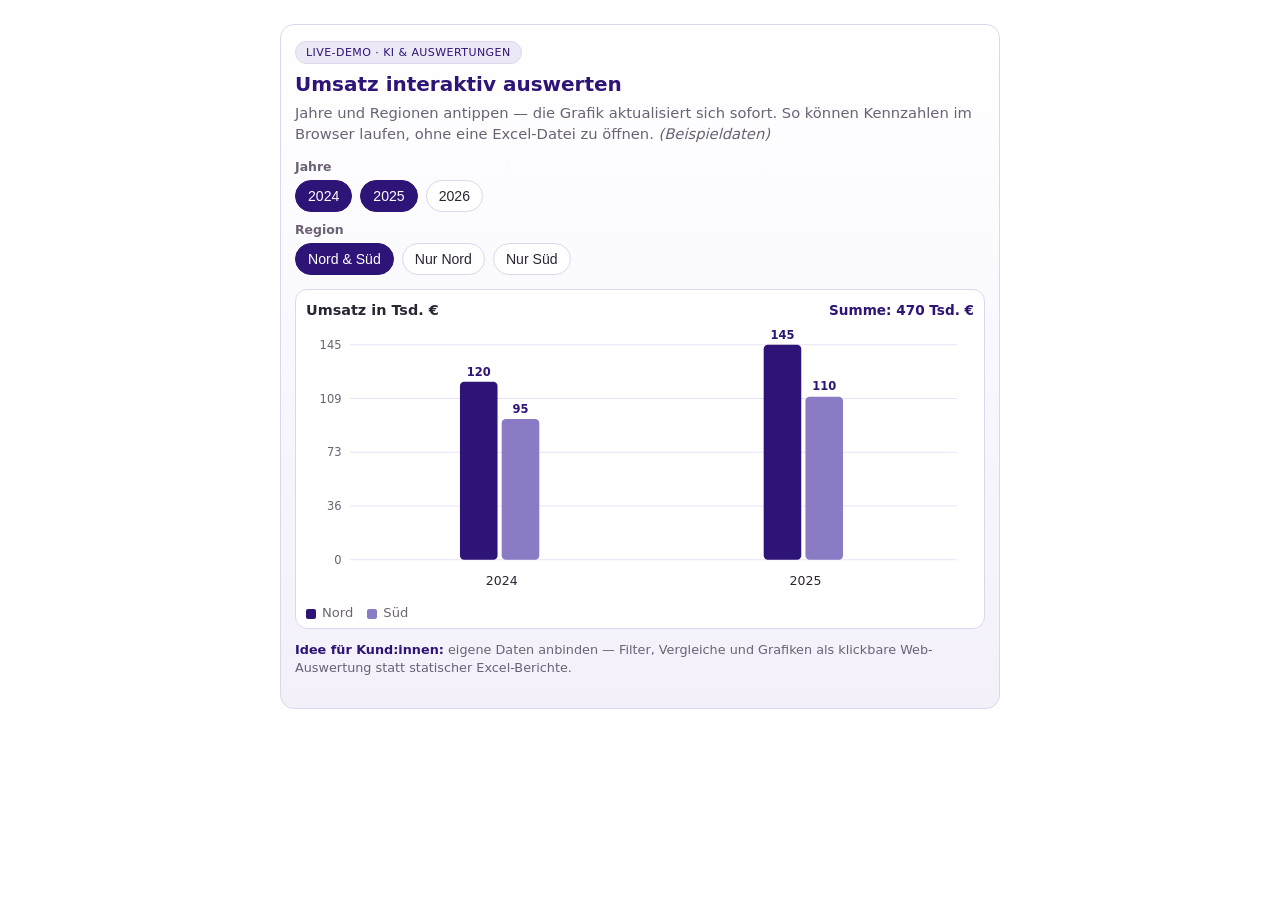
==== auswertung-beispiel1/index.html @ 5680b9a6 "Repo-Root = projekte-github: öffentliche Demos für MaurerConsulting Pages" ====
<!DOCTYPE html>
<html lang="de">
<head>
  <meta charset="UTF-8" />
  <meta name="viewport" content="width=device-width, initial-scale=1" />
  <title>Demo: Interaktive Umsatz-Auswertung</title>
  <style>
    :root {
      --purple: #2e1477;
      --purple-soft: #5a3fa8;
      --purple-bg: #f3f0fa;
      --line: #ddd6ef;
      --text: #2b2433;
      --muted: #6b6275;
      --white: #ffffff;
      --bar-nord: #2e1477;
      --bar-sued: #8b7bc4;
    }
    * { box-sizing: border-box; }
    body {
      margin: 0;
      /* Weißer Abstand AUSSERHALB des lila Rahmens (.wrap) */
      padding: 24px 16px; /* oben/unten 24px, links/rechts 16px — vorher: 0 */
      font-family: "Segoe UI", system-ui, sans-serif;
      color: var(--text);
      background: var(--white);
    }
    .wrap {
      max-width: 720px;
      margin: 0 auto;
      padding: 16px 14px 18px;
      border: 1px solid var(--line);
      border-radius: 14px;
      background: linear-gradient(180deg, #fff 0%, var(--purple-bg) 100%);
    }
    .badge {
      display: inline-block;
      font-size: 11px;
      letter-spacing: 0.04em;
      text-transform: uppercase;
      color: var(--purple);
      background: #ece8f6;
      border: 1px solid var(--line);
      border-radius: 999px;
      padding: 4px 10px;
      margin-bottom: 8px;
    }
    h2 {
      margin: 0 0 6px;
      font-size: 1.25rem;
      color: var(--purple);
      font-weight: 700;
    }
    .lead {
      margin: 0 0 14px;
      font-size: 0.92rem;
      color: var(--muted);
      line-height: 1.45;
    }
    .filters {
      display: grid;
      gap: 10px;
      margin-bottom: 14px;
    }
    .group-label {
      font-size: 0.78rem;
      font-weight: 600;
      color: var(--muted);
      margin-bottom: 6px;
    }
    .chips {
      display: flex;
      flex-wrap: wrap;
      gap: 8px;
    }
    button.chip {
      border: 1px solid var(--line);
      background: var(--white);
      color: var(--text);
      border-radius: 999px;
      padding: 7px 12px;
      font-size: 0.88rem;
      cursor: pointer;
      transition: 0.15s ease;
    }
    button.chip:hover { border-color: var(--purple-soft); color: var(--purple); }
    button.chip.active {
      background: var(--purple);
      border-color: var(--purple);
      color: #fff;
    }
    .chart-card {
      background: var(--white);
      border: 1px solid var(--line);
      border-radius: 12px;
      padding: 12px 10px 8px;
    }
    .chart-head {
      display: flex;
      justify-content: space-between;
      align-items: baseline;
      gap: 8px;
      margin-bottom: 8px;
      flex-wrap: wrap;
    }
    .chart-title { font-size: 0.9rem; font-weight: 600; }
    .chart-sum { font-size: 0.85rem; color: var(--purple); font-weight: 700; }
    svg { width: 100%; height: auto; display: block; }
    .legend {
      display: flex;
      gap: 14px;
      margin-top: 8px;
      font-size: 0.82rem;
      color: var(--muted);
    }
    .dot {
      display: inline-block;
      width: 10px;
      height: 10px;
      border-radius: 2px;
      margin-right: 6px;
      vertical-align: middle;
    }
    .dot.nord { background: var(--bar-nord); }
    .dot.sued { background: var(--bar-sued); }
    .foot {
      margin-top: 12px;
      font-size: 0.8rem;
      color: var(--muted);
      line-height: 1.4;
    }
    .foot strong { color: var(--purple); }

    /* Kompakter auf dem Handy — Google Sites-Rahmen wird vom Code nicht höher */
    @media (max-width: 600px) {
      .wrap { padding: 10px 8px 10px; border-radius: 10px; }
      .badge { margin-bottom: 4px; font-size: 10px; padding: 3px 8px; }
      h2 { font-size: 1.05rem; margin-bottom: 4px; }
      .lead { font-size: 0.8rem; margin-bottom: 8px; line-height: 1.35; }
      .lead .extra { display: none; } /* kürzerer Text auf Mobil */
      .filters { gap: 6px; margin-bottom: 8px; }
      .group-label { margin-bottom: 4px; }
      button.chip { padding: 6px 10px; font-size: 0.8rem; }
      .chart-card { padding: 8px 6px 6px; }
      .chart-head { margin-bottom: 4px; }
      svg { max-height: 170px; }
      .legend { margin-top: 4px; font-size: 0.75rem; }
      .foot { margin-top: 8px; font-size: 0.72rem; }
    }
  </style>
</head>
<body>
  <div class="wrap">
    <div class="badge">Live-Demo · KI &amp; Auswertungen</div>
    <h2>Umsatz interaktiv auswerten</h2>
    <p class="lead">
      Jahre und Regionen antippen — die Grafik aktualisiert sich sofort.
      <span class="extra">So können Kennzahlen im Browser laufen, ohne eine Excel-Datei zu öffnen. </span>
      <em>(Beispieldaten)</em>
    </p>

    <div class="filters">
      <div>
        <div class="group-label">Jahre</div>
        <div class="chips" id="years"></div>
      </div>
      <div>
        <div class="group-label">Region</div>
        <div class="chips" id="regions"></div>
      </div>
    </div>

    <div class="chart-card">
      <div class="chart-head">
        <div class="chart-title" id="chartTitle">Umsatz in Tsd. €</div>
        <div class="chart-sum" id="chartSum"></div>
      </div>
      <svg id="chart" viewBox="0 0 640 260" role="img" aria-label="Umsatz-Balkendiagramm"></svg>
      <div class="legend" id="legend"></div>
    </div>

    <p class="foot">
      <strong>Idee für Kund:innen:</strong> eigene Daten anbinden — Filter, Vergleiche und Grafiken
      als klickbare Web-Auswertung statt statischer Excel-Berichte.
    </p>
  </div>

  <script>
    // Beispieldaten (Tsd. €)
    const DATA = {
      2024: { Nord: 120, Süd: 95 },
      2025: { Nord: 145, Süd: 110 },
      2026: { Nord: 168, Süd: 132 }
    };
    const YEARS = Object.keys(DATA);
    const selectedYears = new Set(["2024", "2025"]);
    let selectedRegion = "beide"; // nord | sued | beide

    const yearBox = document.getElementById("years");
    const regionBox = document.getElementById("regions");
    const svg = document.getElementById("chart");
    const chartSum = document.getElementById("chartSum");
    const legend = document.getElementById("legend");

    function renderChips() {
      yearBox.innerHTML = "";
      YEARS.forEach((y) => {
        const b = document.createElement("button");
        b.type = "button";
        b.className = "chip" + (selectedYears.has(y) ? " active" : "");
        b.textContent = y;
        b.onclick = () => {
          if (selectedYears.has(y)) {
            if (selectedYears.size === 1) return; // mind. 1 Jahr
            selectedYears.delete(y);
          } else {
            selectedYears.add(y);
          }
          render();
        };
        yearBox.appendChild(b);
      });

      regionBox.innerHTML = "";
      [
        ["beide", "Nord & Süd"],
        ["nord", "Nur Nord"],
        ["sued", "Nur Süd"]
      ].forEach(([id, label]) => {
        const b = document.createElement("button");
        b.type = "button";
        b.className = "chip" + (selectedRegion === id ? " active" : "");
        b.textContent = label;
        b.onclick = () => {
          selectedRegion = id;
          render();
        };
        regionBox.appendChild(b);
      });
    }

    function getSeries() {
      const years = YEARS.filter((y) => selectedYears.has(y));
      const showNord = selectedRegion === "beide" || selectedRegion === "nord";
      const showSued = selectedRegion === "beide" || selectedRegion === "sued";
      return { years, showNord, showSued };
    }

    function renderChart() {
      const { years, showNord, showSued } = getSeries();
      const padL = 42, padR = 16, padT = 18, padB = 36;
      const W = 640, H = 260;
      const innerW = W - padL - padR;
      const innerH = H - padT - padB;

      let maxVal = 1;
      let total = 0;
      years.forEach((y) => {
        if (showNord) { maxVal = Math.max(maxVal, DATA[y].Nord); total += DATA[y].Nord; }
        if (showSued) { maxVal = Math.max(maxVal, DATA[y].Süd); total += DATA[y].Süd; }
      });

      chartSum.textContent = "Summe: " + total.toLocaleString("de-DE") + " Tsd. €";

      const groupCount = years.length;
      const groupW = innerW / groupCount;
      const barGap = 8;
      const barsPerGroup = (showNord ? 1 : 0) + (showSued ? 1 : 0);
      const barW = Math.min(36, (groupW - barGap * 2) / Math.max(barsPerGroup, 1) - 4);

      let html = "";
      // grid lines
      for (let i = 0; i <= 4; i++) {
        const y = padT + (innerH * i) / 4;
        const val = Math.round(maxVal * (1 - i / 4));
        html += `<line x1="${padL}" y1="${y}" x2="${W - padR}" y2="${y}" stroke="#e8e3f4" stroke-width="1"/>`;
        html += `<text x="${padL - 8}" y="${y + 4}" text-anchor="end" font-size="11" fill="#6b6275">${val}</text>`;
      }

      years.forEach((year, gi) => {
        const gx = padL + gi * groupW + groupW / 2;
        let bi = 0;
        const drawBar = (value, color, label) => {
          const h = (value / maxVal) * innerH;
          const x = gx - (barsPerGroup * (barW + 4)) / 2 + bi * (barW + 4);
          const y = padT + innerH - h;
          html += `<rect x="${x}" y="${y}" width="${barW}" height="${h}" rx="4" fill="${color}">
            <title>${label} ${year}: ${value} Tsd. €</title>
          </rect>`;
          html += `<text x="${x + barW / 2}" y="${y - 6}" text-anchor="middle" font-size="11" font-weight="600" fill="#2e1477">${value}</text>`;
          bi++;
        };
        if (showNord) drawBar(DATA[year].Nord, "#2e1477", "Nord");
        if (showSued) drawBar(DATA[year].Süd, "#8b7bc4", "Süd");
        html += `<text x="${gx}" y="${H - 12}" text-anchor="middle" font-size="12" fill="#2b2433">${year}</text>`;
      });

      svg.innerHTML = html;

      let leg = "";
      if (showNord) leg += `<span><span class="dot nord"></span>Nord</span>`;
      if (showSued) leg += `<span><span class="dot sued"></span>Süd</span>`;
      legend.innerHTML = leg;
    }

    function render() {
      renderChips();
      renderChart();
    }

    render();
  </script>
</body>
</html>
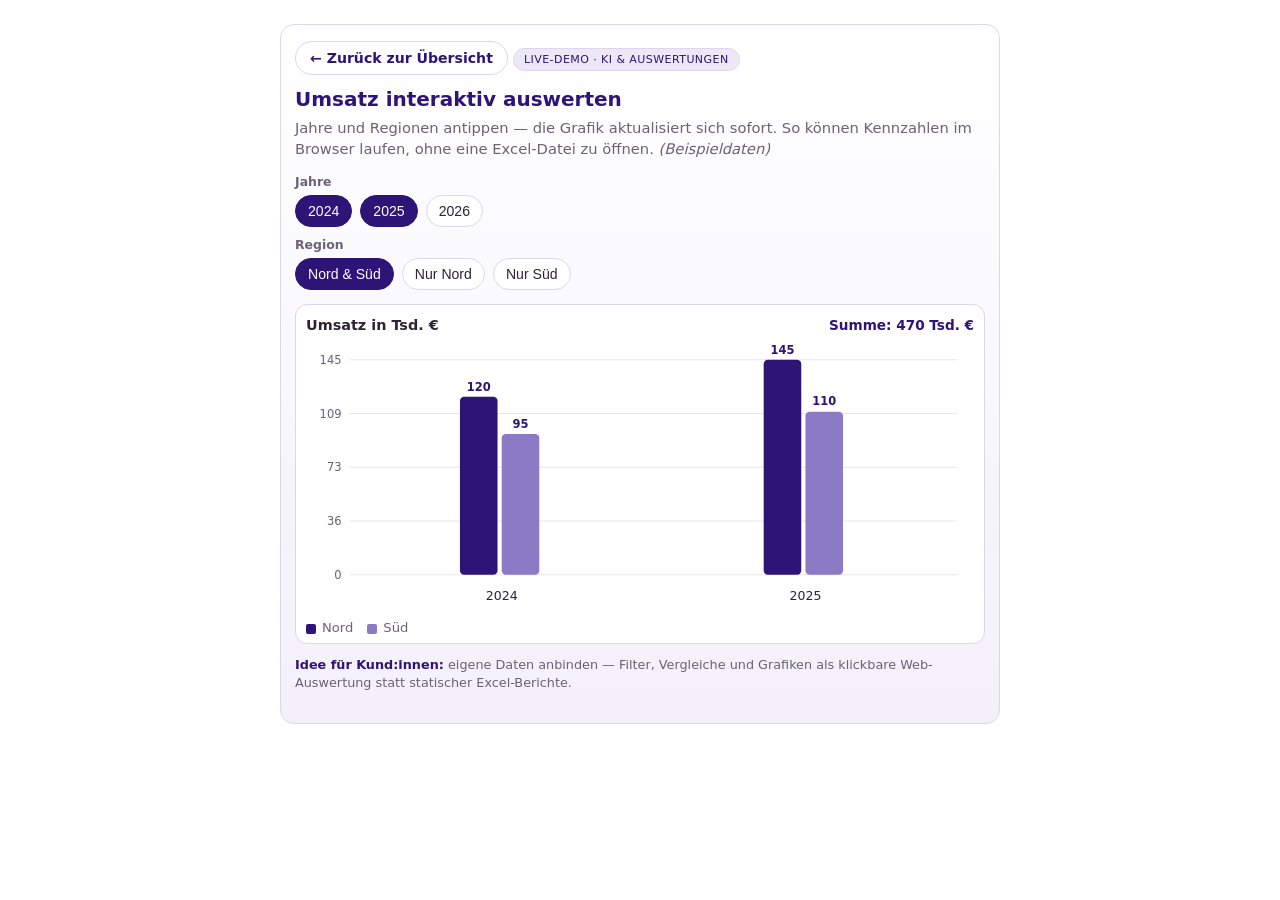
==== commit 7515f060: "Beispiel2: Gewährleistung aus 4 Excels, Prompt/Ausgangslage, Daten-Chat; Chatbot-Wissen Dokumentatio" ====
--- a/auswertung-beispiel1/index.html
+++ b/auswertung-beispiel1/index.html
@@ -1,4 +1,4 @@
-<!DOCTYPE html>
+﻿<!DOCTYPE html>
 <html lang="de">
 <head>
   <meta charset="UTF-8" />
@@ -130,6 +130,19 @@
       line-height: 1.4;
     }
     .foot strong { color: var(--purple); }
+    .back {
+      display: inline-block;
+      margin-bottom: 12px;
+      padding: 8px 14px;
+      border-radius: 999px;
+      border: 1px solid var(--line);
+      background: var(--white);
+      color: var(--purple);
+      font-weight: 600;
+      font-size: 0.88rem;
+      text-decoration: none;
+    }
+    .back:hover { border-color: var(--purple); }
 
     /* Kompakter auf dem Handy — Google Sites-Rahmen wird vom Code nicht höher */
     @media (max-width: 600px) {
@@ -151,6 +164,8 @@
 </head>
 <body>
   <div class="wrap">
+    
+    <a class="back" href="../">← Zurück zur Übersicht</a>
     <div class="badge">Live-Demo · KI &amp; Auswertungen</div>
     <h2>Umsatz interaktiv auswerten</h2>
     <p class="lead">
@@ -312,3 +327,4 @@
   </script>
 </body>
 </html>
+
